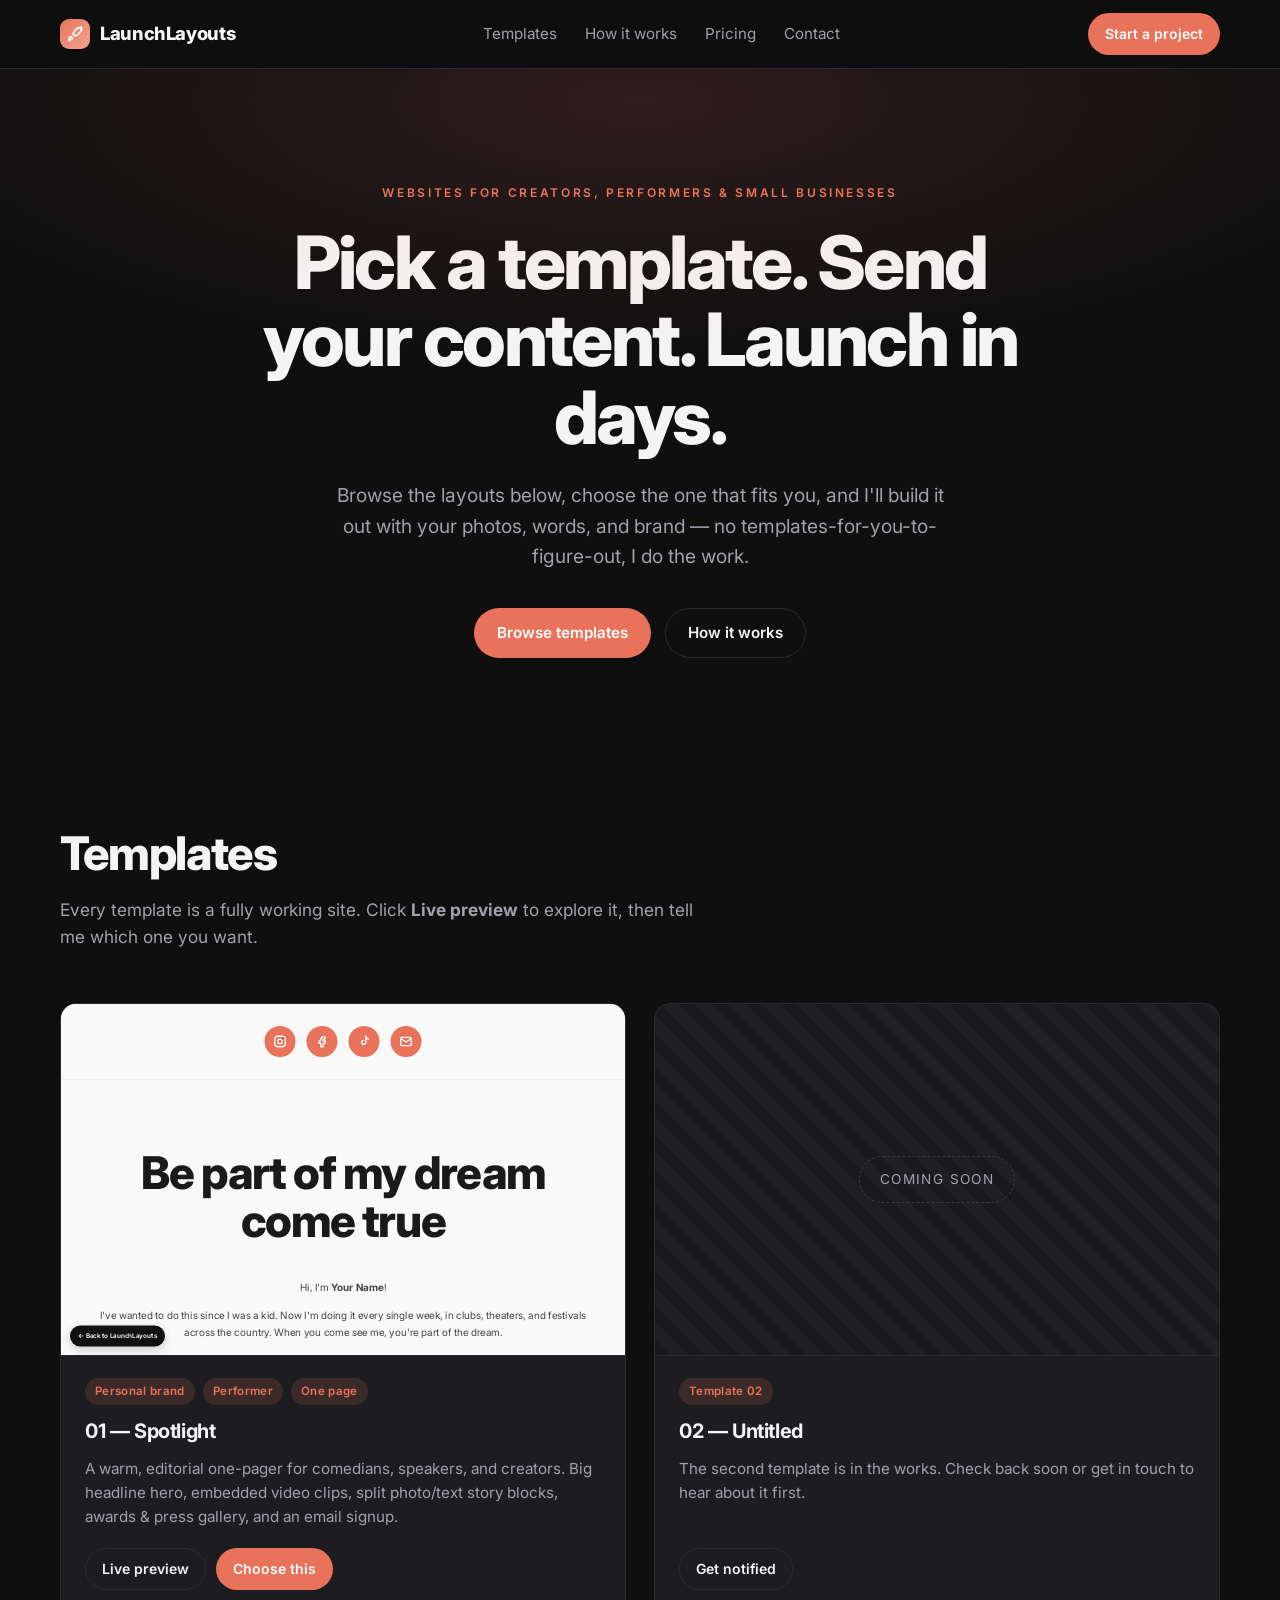
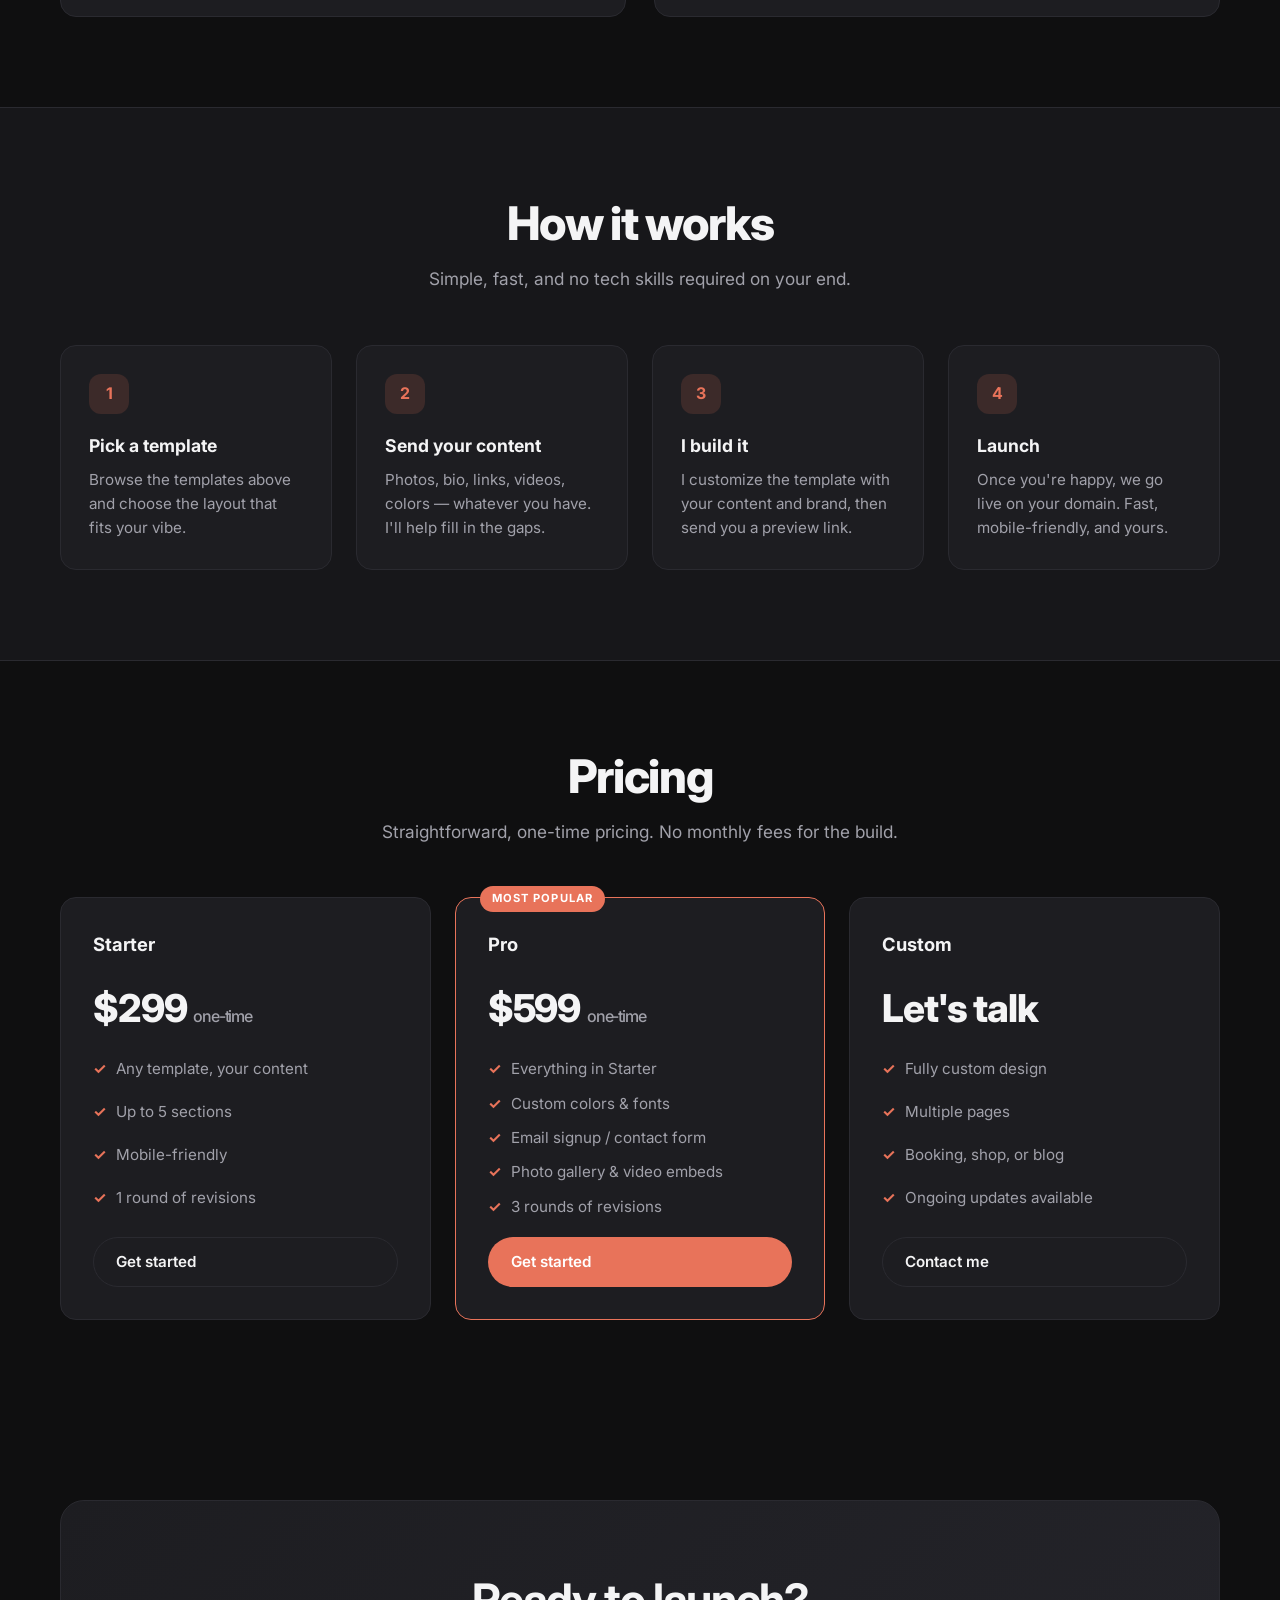
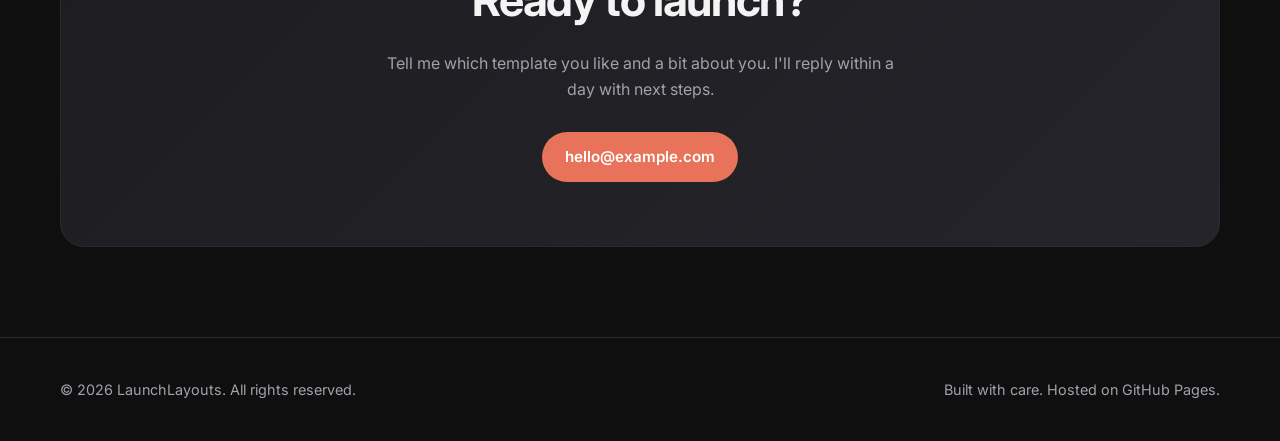
==== index.html @ e909c3e8 "Initial LaunchLayouts site with Spotlight template Co-authored-by: Copilot App <223556219+Copilot@us" ====
<!DOCTYPE html>
<html lang="en">
<head>
  <meta charset="UTF-8" />
  <meta name="viewport" content="width=device-width, initial-scale=1.0" />
  <title>LaunchLayouts — Website Templates, Built For You</title>
  <meta name="description" content="Browse ready-to-launch website templates. Pick one you like, send your content, and get a polished site live in days." />
  <link rel="preconnect" href="https://fonts.googleapis.com" />
  <link href="https://fonts.googleapis.com/css2?family=Inter:wght@400;500;600;700;800&display=swap" rel="stylesheet" />
  <link rel="stylesheet" href="assets/site.css" />
</head>
<body>

  <header class="nav">
    <div class="container">
      <a class="logo" href="#">
        <span class="logo-mark" aria-hidden="true">
          <svg viewBox="0 0 24 24" fill="none" stroke="#fff" stroke-width="2.5" stroke-linecap="round" stroke-linejoin="round"><path d="M4.5 16.5c-1.5 1.26-2 5-2 5s3.74-.5 5-2c.71-.84.7-2.13-.09-2.91a2.18 2.18 0 0 0-2.91-.09z"/><path d="M12 15l-3-3a22 22 0 0 1 2-3.95A12.88 12.88 0 0 1 22 2c0 2.72-.78 7.5-6 11a22.35 22.35 0 0 1-4 2z"/></svg>
        </span>
        LaunchLayouts
      </a>
      <nav class="nav-links">
        <a href="#templates">Templates</a>
        <a href="#process">How it works</a>
        <a href="#pricing">Pricing</a>
        <a href="#contact">Contact</a>
      </nav>
      <a class="btn btn-primary btn-sm" href="#contact">Start a project</a>
    </div>
  </header>

  <section class="hero">
    <div class="container">
      <span class="eyebrow">Websites for creators, performers &amp; small businesses</span>
      <h1>Pick a template. Send your content. Launch in days.</h1>
      <p>Browse the layouts below, choose the one that fits you, and I'll build it out with your photos, words, and brand — no templates-for-you-to-figure-out, I do the work.</p>
      <div class="hero-actions">
        <a class="btn btn-primary" href="#templates">Browse templates</a>
        <a class="btn btn-ghost" href="#process">How it works</a>
      </div>
    </div>
  </section>

  <section class="section" id="templates">
    <div class="container">
      <div class="section-head">
        <h2>Templates</h2>
        <p>Every template is a fully working site. Click <strong>Live preview</strong> to explore it, then tell me which one you want.</p>
      </div>

      <div class="template-grid">

        <article class="template-card">
          <div class="template-preview">
            <iframe src="templates/spotlight/index.html" title="Spotlight template preview" loading="lazy" tabindex="-1"></iframe>
            <div class="overlay">
              <a class="btn btn-primary" href="templates/spotlight/index.html" target="_blank" rel="noopener">Live preview →</a>
            </div>
          </div>
          <div class="template-body">
            <div class="tags">
              <span class="tag">Personal brand</span>
              <span class="tag">Performer</span>
              <span class="tag">One page</span>
            </div>
            <h3>01 — Spotlight</h3>
            <p>A warm, editorial one-pager for comedians, speakers, and creators. Big headline hero, embedded video clips, split photo/text story blocks, awards &amp; press gallery, and an email signup.</p>
            <div class="template-actions">
              <a class="btn btn-ghost btn-sm" href="templates/spotlight/index.html" target="_blank" rel="noopener">Live preview</a>
              <a class="btn btn-primary btn-sm" href="#contact">Choose this</a>
            </div>
          </div>
        </article>

        <article class="template-card coming-soon">
          <div class="template-preview">
            <span class="coming-soon-label">Coming soon</span>
          </div>
          <div class="template-body">
            <div class="tags">
              <span class="tag">Template 02</span>
            </div>
            <h3>02 — Untitled</h3>
            <p>The second template is in the works. Check back soon or get in touch to hear about it first.</p>
            <div class="template-actions">
              <a class="btn btn-ghost btn-sm" href="#contact">Get notified</a>
            </div>
          </div>
        </article>

      </div>
    </div>
  </section>

  <section class="section section-alt" id="process">
    <div class="container">
      <div class="section-head center">
        <h2>How it works</h2>
        <p>Simple, fast, and no tech skills required on your end.</p>
      </div>
      <div class="steps">
        <div class="step">
          <div class="step-num">1</div>
          <h3>Pick a template</h3>
          <p>Browse the templates above and choose the layout that fits your vibe.</p>
        </div>
        <div class="step">
          <div class="step-num">2</div>
          <h3>Send your content</h3>
          <p>Photos, bio, links, videos, colors — whatever you have. I'll help fill in the gaps.</p>
        </div>
        <div class="step">
          <div class="step-num">3</div>
          <h3>I build it</h3>
          <p>I customize the template with your content and brand, then send you a preview link.</p>
        </div>
        <div class="step">
          <div class="step-num">4</div>
          <h3>Launch</h3>
          <p>Once you're happy, we go live on your domain. Fast, mobile-friendly, and yours.</p>
        </div>
      </div>
    </div>
  </section>

  <section class="section" id="pricing">
    <div class="container">
      <div class="section-head center">
        <h2>Pricing</h2>
        <p>Straightforward, one-time pricing. No monthly fees for the build.</p>
      </div>
      <div class="pricing">
        <div class="price-card">
          <h3>Starter</h3>
          <div class="price">$299 <span>one-time</span></div>
          <ul>
            <li>Any template, your content</li>
            <li>Up to 5 sections</li>
            <li>Mobile-friendly</li>
            <li>1 round of revisions</li>
          </ul>
          <a class="btn btn-ghost" href="#contact">Get started</a>
        </div>
        <div class="price-card featured">
          <h3>Pro</h3>
          <div class="price">$599 <span>one-time</span></div>
          <ul>
            <li>Everything in Starter</li>
            <li>Custom colors &amp; fonts</li>
            <li>Email signup / contact form</li>
            <li>Photo gallery &amp; video embeds</li>
            <li>3 rounds of revisions</li>
          </ul>
          <a class="btn btn-primary" href="#contact">Get started</a>
        </div>
        <div class="price-card">
          <h3>Custom</h3>
          <div class="price">Let's talk</div>
          <ul>
            <li>Fully custom design</li>
            <li>Multiple pages</li>
            <li>Booking, shop, or blog</li>
            <li>Ongoing updates available</li>
          </ul>
          <a class="btn btn-ghost" href="#contact">Contact me</a>
        </div>
      </div>
    </div>
  </section>

  <section class="section" id="contact">
    <div class="container">
      <div class="contact-card">
        <h2>Ready to launch?</h2>
        <p>Tell me which template you like and a bit about you. I'll reply within a day with next steps.</p>
        <a class="btn btn-primary" href="mailto:hello@example.com?subject=New%20website%20project">hello@example.com</a>
      </div>
    </div>
  </section>

  <footer>
    <div class="container">
      <span>© <span id="year"></span> LaunchLayouts. All rights reserved.</span>
      <span>Built with care. Hosted on GitHub Pages.</span>
    </div>
  </footer>

  <script>document.getElementById('year').textContent = new Date().getFullYear();</script>
</body>
</html>
---- assets/site.css ----
:root {
  --bg: #0f0f10;
  --bg-soft: #17171a;
  --card: #1d1d21;
  --text: #f4f4f5;
  --muted: #a1a1aa;
  --accent: #e8735a;
  --accent-soft: rgba(232, 115, 90, 0.15);
  --border: #2a2a30;
  --radius: 16px;
  --max: 1160px;
}

* { box-sizing: border-box; }

html { scroll-behavior: smooth; }

body {
  margin: 0;
  font-family: "Inter", -apple-system, BlinkMacSystemFont, "Segoe UI", Roboto, sans-serif;
  background: var(--bg);
  color: var(--text);
  line-height: 1.6;
  -webkit-font-smoothing: antialiased;
}

a { color: inherit; text-decoration: none; }
img { max-width: 100%; display: block; }

.container {
  width: min(var(--max), calc(100% - 48px));
  margin: 0 auto;
}

/* Nav */
.nav {
  position: sticky;
  top: 0;
  z-index: 10;
  background: rgba(15, 15, 16, 0.85);
  backdrop-filter: blur(12px);
  border-bottom: 1px solid var(--border);
}

.nav .container {
  display: flex;
  align-items: center;
  justify-content: space-between;
  height: 68px;
}

.logo {
  font-weight: 800;
  font-size: 1.15rem;
  letter-spacing: -0.02em;
  display: flex;
  align-items: center;
  gap: 10px;
}

.logo-mark {
  width: 30px;
  height: 30px;
  border-radius: 9px;
  background: linear-gradient(135deg, var(--accent), #f2a58f);
  display: grid;
  place-items: center;
}

.logo-mark svg { width: 16px; height: 16px; }

.nav-links {
  display: flex;
  gap: 28px;
  font-size: 0.95rem;
  color: var(--muted);
}

.nav-links a:hover { color: var(--text); }

.btn {
  display: inline-flex;
  align-items: center;
  gap: 8px;
  padding: 12px 22px;
  border-radius: 999px;
  font-weight: 600;
  font-size: 0.95rem;
  transition: transform 0.15s ease, background 0.15s ease, opacity 0.15s ease;
  border: 1px solid transparent;
  cursor: pointer;
}

.btn:hover { transform: translateY(-1px); }

.btn-primary { background: var(--accent); color: #fff; }
.btn-primary:hover { background: #f08268; }

.btn-ghost {
  border-color: var(--border);
  color: var(--text);
  background: transparent;
}
.btn-ghost:hover { background: var(--bg-soft); }

.btn-sm { padding: 9px 16px; font-size: 0.875rem; }

/* Hero */
.hero {
  padding: 110px 0 80px;
  text-align: center;
  position: relative;
  overflow: hidden;
}

.hero::before {
  content: "";
  position: absolute;
  inset: -40% -20% auto;
  height: 600px;
  background: radial-gradient(ellipse at center, var(--accent-soft), transparent 60%);
  pointer-events: none;
}

.eyebrow {
  display: inline-block;
  font-size: 0.75rem;
  letter-spacing: 0.22em;
  text-transform: uppercase;
  color: var(--accent);
  font-weight: 600;
  margin-bottom: 22px;
}

.hero h1 {
  font-size: clamp(2.6rem, 6vw, 4.6rem);
  line-height: 1.05;
  letter-spacing: -0.035em;
  font-weight: 800;
  margin: 0 auto 24px;
  max-width: 820px;
}

.hero p {
  font-size: 1.2rem;
  color: var(--muted);
  max-width: 620px;
  margin: 0 auto 36px;
}

.hero-actions { display: flex; gap: 14px; justify-content: center; flex-wrap: wrap; }

/* Sections */
.section { padding: 90px 0; }
.section-alt { background: var(--bg-soft); border-top: 1px solid var(--border); border-bottom: 1px solid var(--border); }

.section-head { max-width: 640px; margin-bottom: 52px; }
.section-head.center { margin-left: auto; margin-right: auto; text-align: center; }

.section-head h2 {
  font-size: clamp(2rem, 4vw, 2.9rem);
  letter-spacing: -0.03em;
  line-height: 1.1;
  margin: 0 0 16px;
  font-weight: 800;
}

.section-head p { color: var(--muted); font-size: 1.08rem; margin: 0; }

/* Template grid */
.template-grid {
  display: grid;
  grid-template-columns: repeat(auto-fit, minmax(320px, 1fr));
  gap: 28px;
}

.template-card {
  background: var(--card);
  border: 1px solid var(--border);
  border-radius: var(--radius);
  overflow: hidden;
  display: flex;
  flex-direction: column;
  transition: transform 0.2s ease, border-color 0.2s ease;
}

.template-card:hover { transform: translateY(-4px); border-color: #3a3a42; }

.template-preview {
  aspect-ratio: 16 / 10;
  background: #fafafa;
  position: relative;
  overflow: hidden;
  border-bottom: 1px solid var(--border);
}

.template-preview iframe {
  width: 200%;
  height: 200%;
  transform: scale(0.5);
  transform-origin: 0 0;
  border: 0;
  pointer-events: none;
}

.template-preview .overlay {
  position: absolute;
  inset: 0;
  display: grid;
  place-items: center;
  background: rgba(15, 15, 16, 0);
  transition: background 0.2s ease;
}

.template-card:hover .overlay { background: rgba(15, 15, 16, 0.55); }

.template-preview .overlay .btn {
  opacity: 0;
  transition: opacity 0.2s ease;
}

.template-card:hover .overlay .btn { opacity: 1; }

.template-body { padding: 22px 24px 26px; display: flex; flex-direction: column; gap: 10px; flex: 1; }

.template-body h3 { margin: 0; font-size: 1.25rem; letter-spacing: -0.02em; }
.template-body p { margin: 0; color: var(--muted); font-size: 0.95rem; flex: 1; }

.tags { display: flex; gap: 8px; flex-wrap: wrap; }

.tag {
  font-size: 0.72rem;
  padding: 4px 10px;
  border-radius: 999px;
  background: var(--accent-soft);
  color: var(--accent);
  font-weight: 600;
  letter-spacing: 0.03em;
}

.template-actions { display: flex; gap: 10px; margin-top: 8px; }

.coming-soon .template-preview {
  background: repeating-linear-gradient(45deg, #1a1a1e 0 12px, #1f1f24 12px 24px);
  display: grid;
  place-items: center;
}

.coming-soon-label {
  border: 1px dashed #3a3a42;
  color: var(--muted);
  padding: 12px 20px;
  border-radius: 999px;
  font-size: 0.85rem;
  letter-spacing: 0.1em;
  text-transform: uppercase;
}

/* Process */
.steps {
  display: grid;
  grid-template-columns: repeat(auto-fit, minmax(240px, 1fr));
  gap: 24px;
}

.step {
  background: var(--card);
  border: 1px solid var(--border);
  border-radius: var(--radius);
  padding: 28px;
}

.step-num {
  width: 40px;
  height: 40px;
  border-radius: 12px;
  background: var(--accent-soft);
  color: var(--accent);
  display: grid;
  place-items: center;
  font-weight: 700;
  margin-bottom: 18px;
}

.step h3 { margin: 0 0 8px; font-size: 1.1rem; }
.step p { margin: 0; color: var(--muted); font-size: 0.95rem; }

/* Pricing */
.pricing {
  display: grid;
  grid-template-columns: repeat(auto-fit, minmax(280px, 1fr));
  gap: 24px;
}

.price-card {
  background: var(--card);
  border: 1px solid var(--border);
  border-radius: var(--radius);
  padding: 32px;
  display: flex;
  flex-direction: column;
  gap: 18px;
}

.price-card.featured { border-color: var(--accent); position: relative; }

.price-card.featured::before {
  content: "Most popular";
  position: absolute;
  top: -12px;
  left: 24px;
  background: var(--accent);
  color: #fff;
  font-size: 0.7rem;
  font-weight: 700;
  letter-spacing: 0.1em;
  text-transform: uppercase;
  padding: 4px 12px;
  border-radius: 999px;
}

.price-card h3 { margin: 0; font-size: 1.15rem; }
.price { font-size: 2.4rem; font-weight: 800; letter-spacing: -0.03em; }
.price span { font-size: 1rem; color: var(--muted); font-weight: 500; }

.price-card ul { list-style: none; padding: 0; margin: 0; display: grid; gap: 10px; color: var(--muted); font-size: 0.95rem; flex: 1; }
.price-card li::before { content: "✓"; color: var(--accent); margin-right: 10px; font-weight: 700; }

/* Contact */
.contact-card {
  background: linear-gradient(135deg, var(--card), #24242a);
  border: 1px solid var(--border);
  border-radius: 24px;
  padding: 64px 40px;
  text-align: center;
}

.contact-card h2 { font-size: clamp(2rem, 4vw, 2.8rem); letter-spacing: -0.03em; margin: 0 0 14px; }
.contact-card p { color: var(--muted); max-width: 520px; margin: 0 auto 30px; }

/* Footer */
footer {
  border-top: 1px solid var(--border);
  padding: 40px 0;
  color: var(--muted);
  font-size: 0.9rem;
}

footer .container { display: flex; justify-content: space-between; align-items: center; flex-wrap: wrap; gap: 16px; }

@media (max-width: 720px) {
  .nav-links { display: none; }
  .hero { padding: 80px 0 60px; }
  .section { padding: 64px 0; }
  .contact-card { padding: 48px 24px; }
}
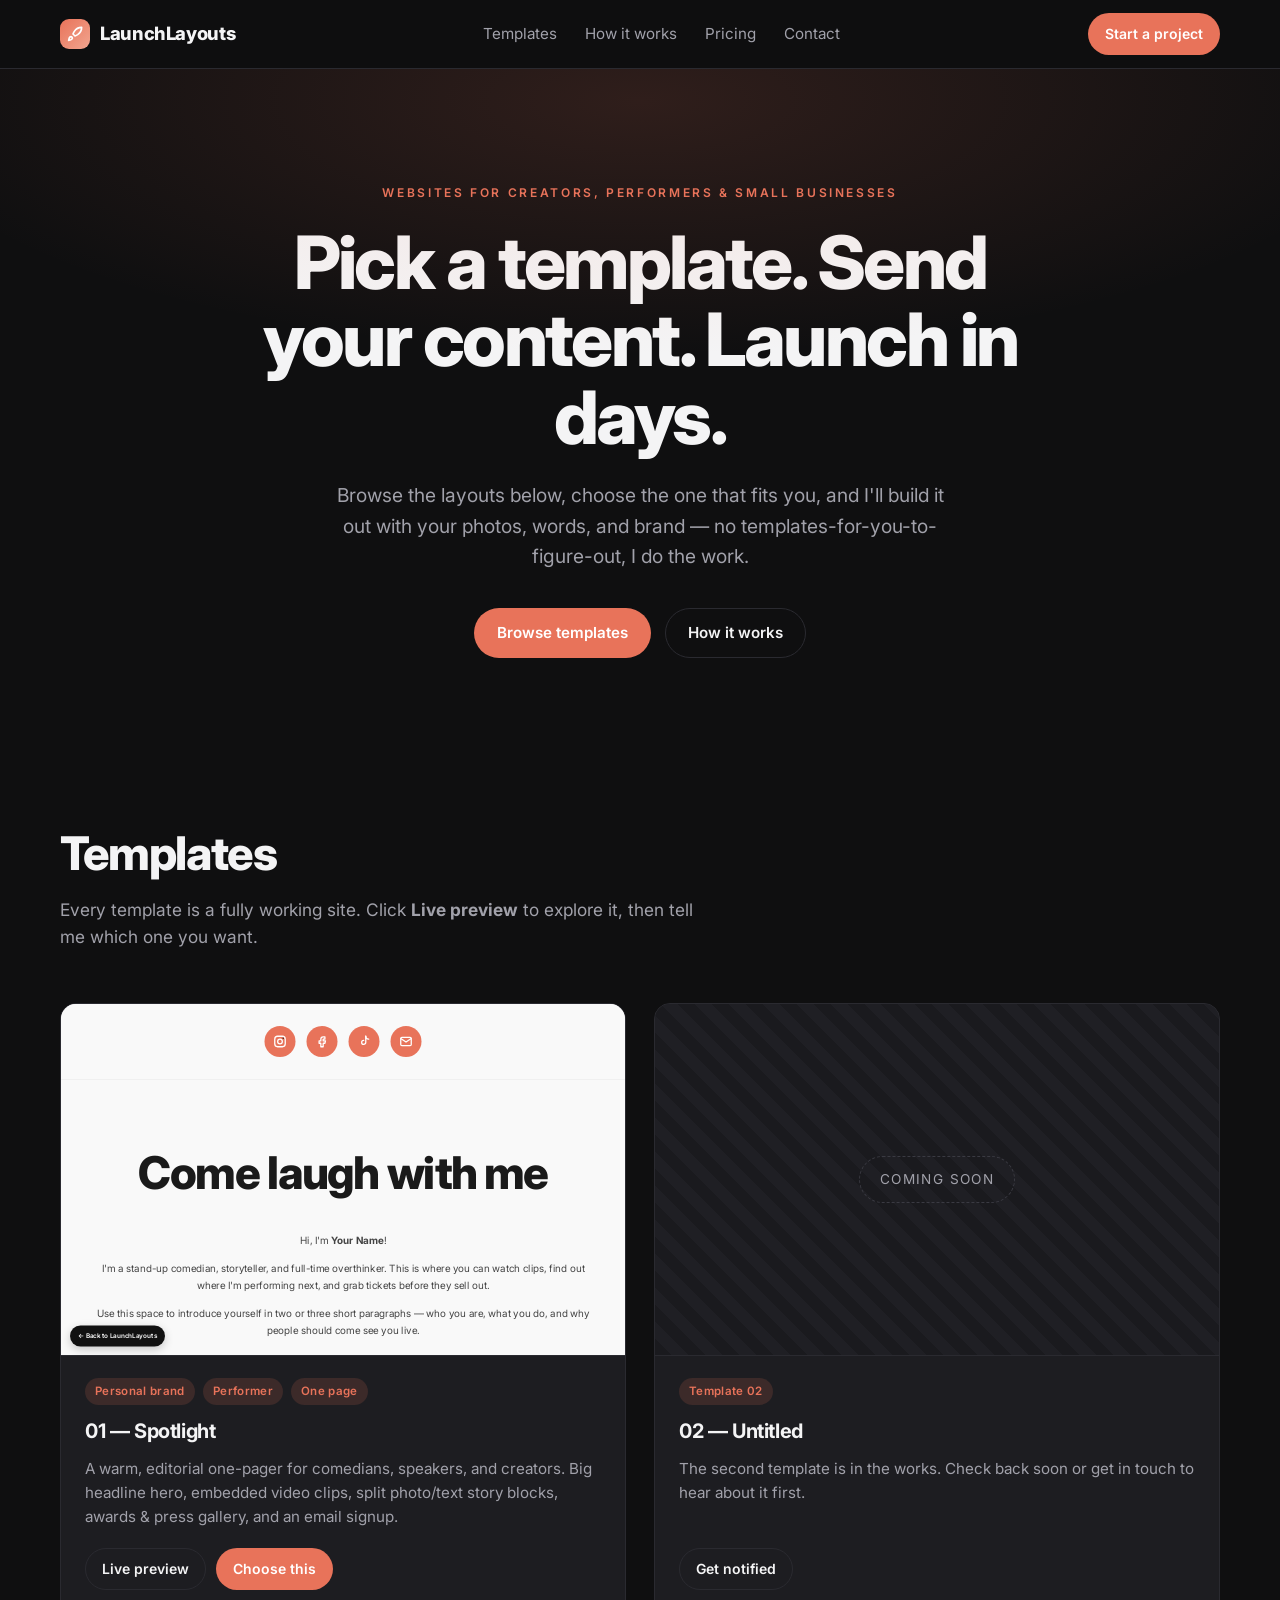
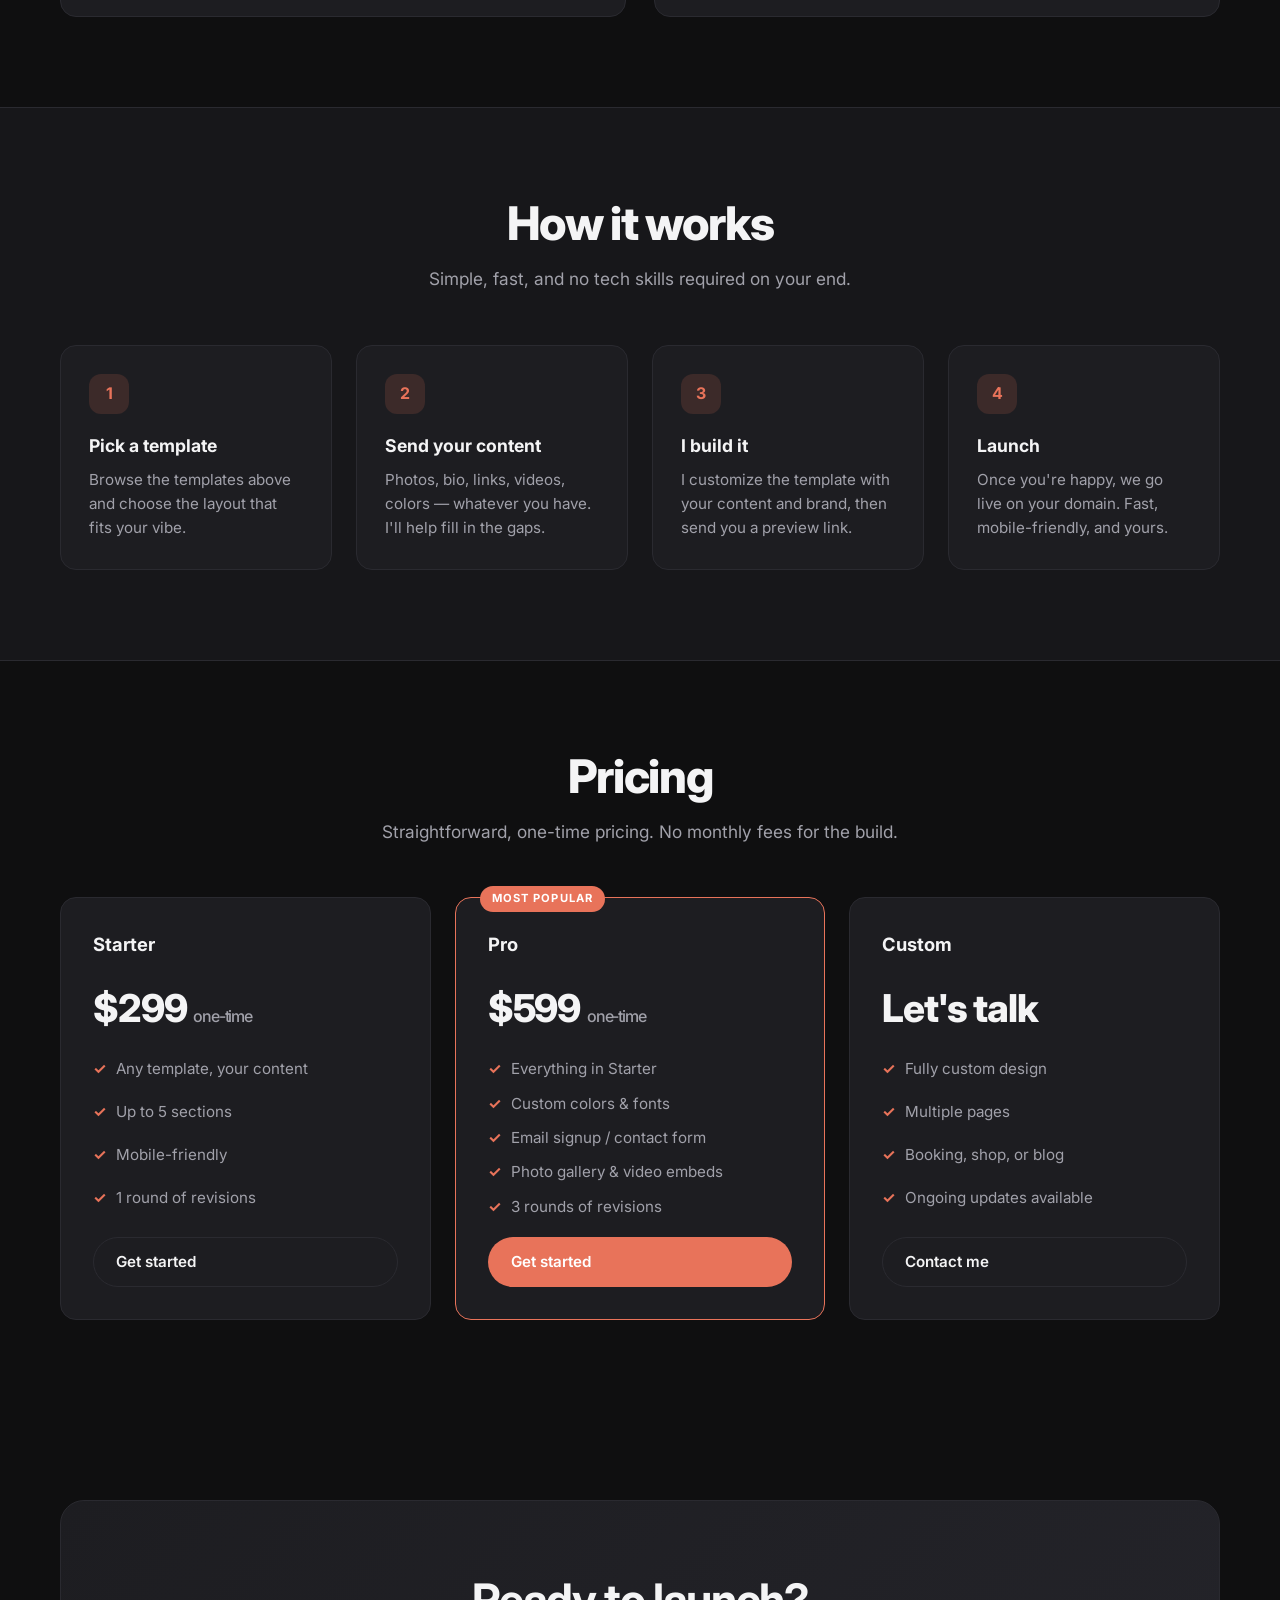
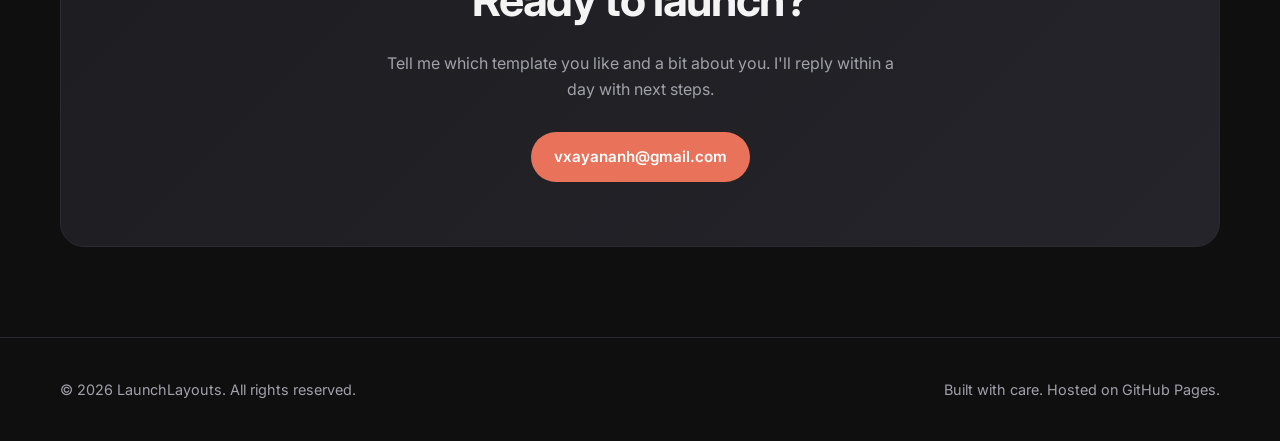
==== commit ce834ca0: "Set real contact email Co-authored-by: Copilot App <223556219+Copilot@users.noreply.github.com>" ====
--- a/index.html
+++ b/index.html
@@ -173,7 +173,7 @@
       <div class="contact-card">
         <h2>Ready to launch?</h2>
         <p>Tell me which template you like and a bit about you. I'll reply within a day with next steps.</p>
-        <a class="btn btn-primary" href="mailto:hello@example.com?subject=New%20website%20project">hello@example.com</a>
+        <a class="btn btn-primary" href="mailto:vxayananh@gmail.com?subject=New%20website%20project">vxayananh@gmail.com</a>
       </div>
     </div>
   </section>
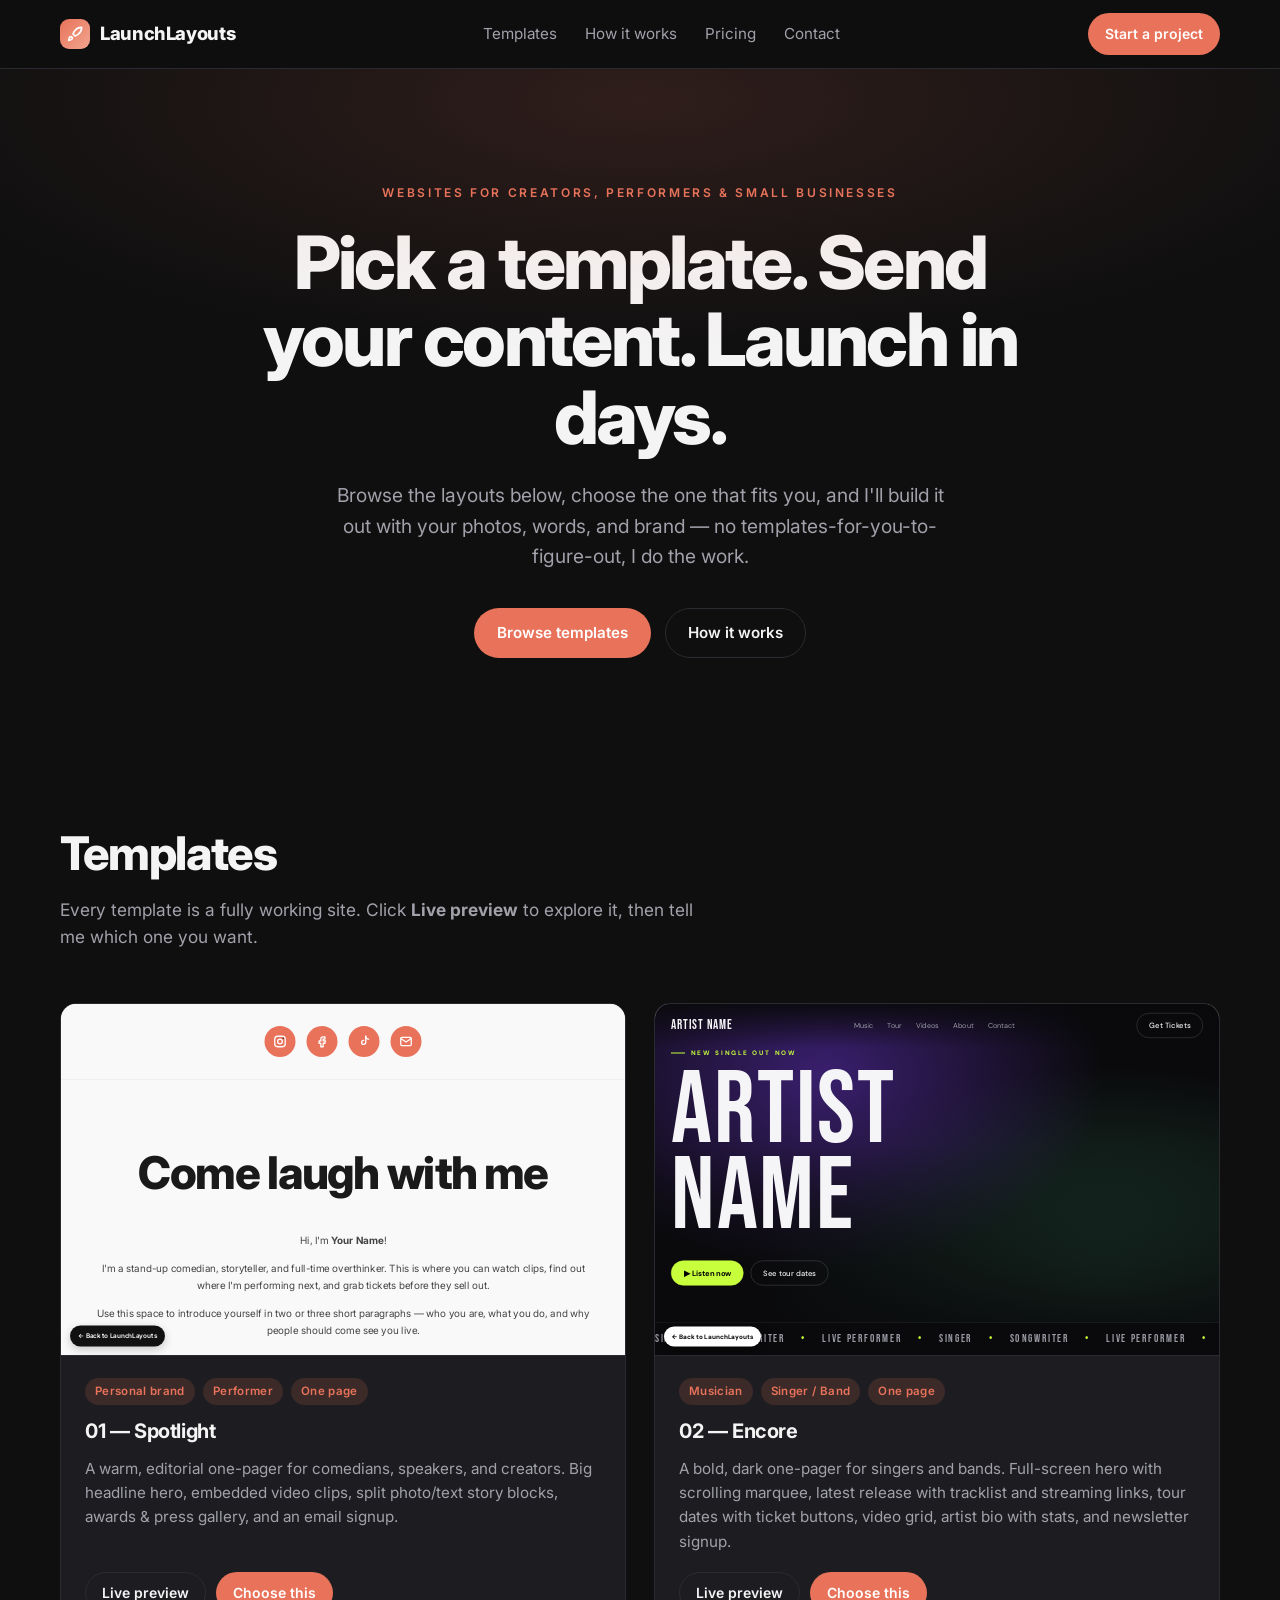
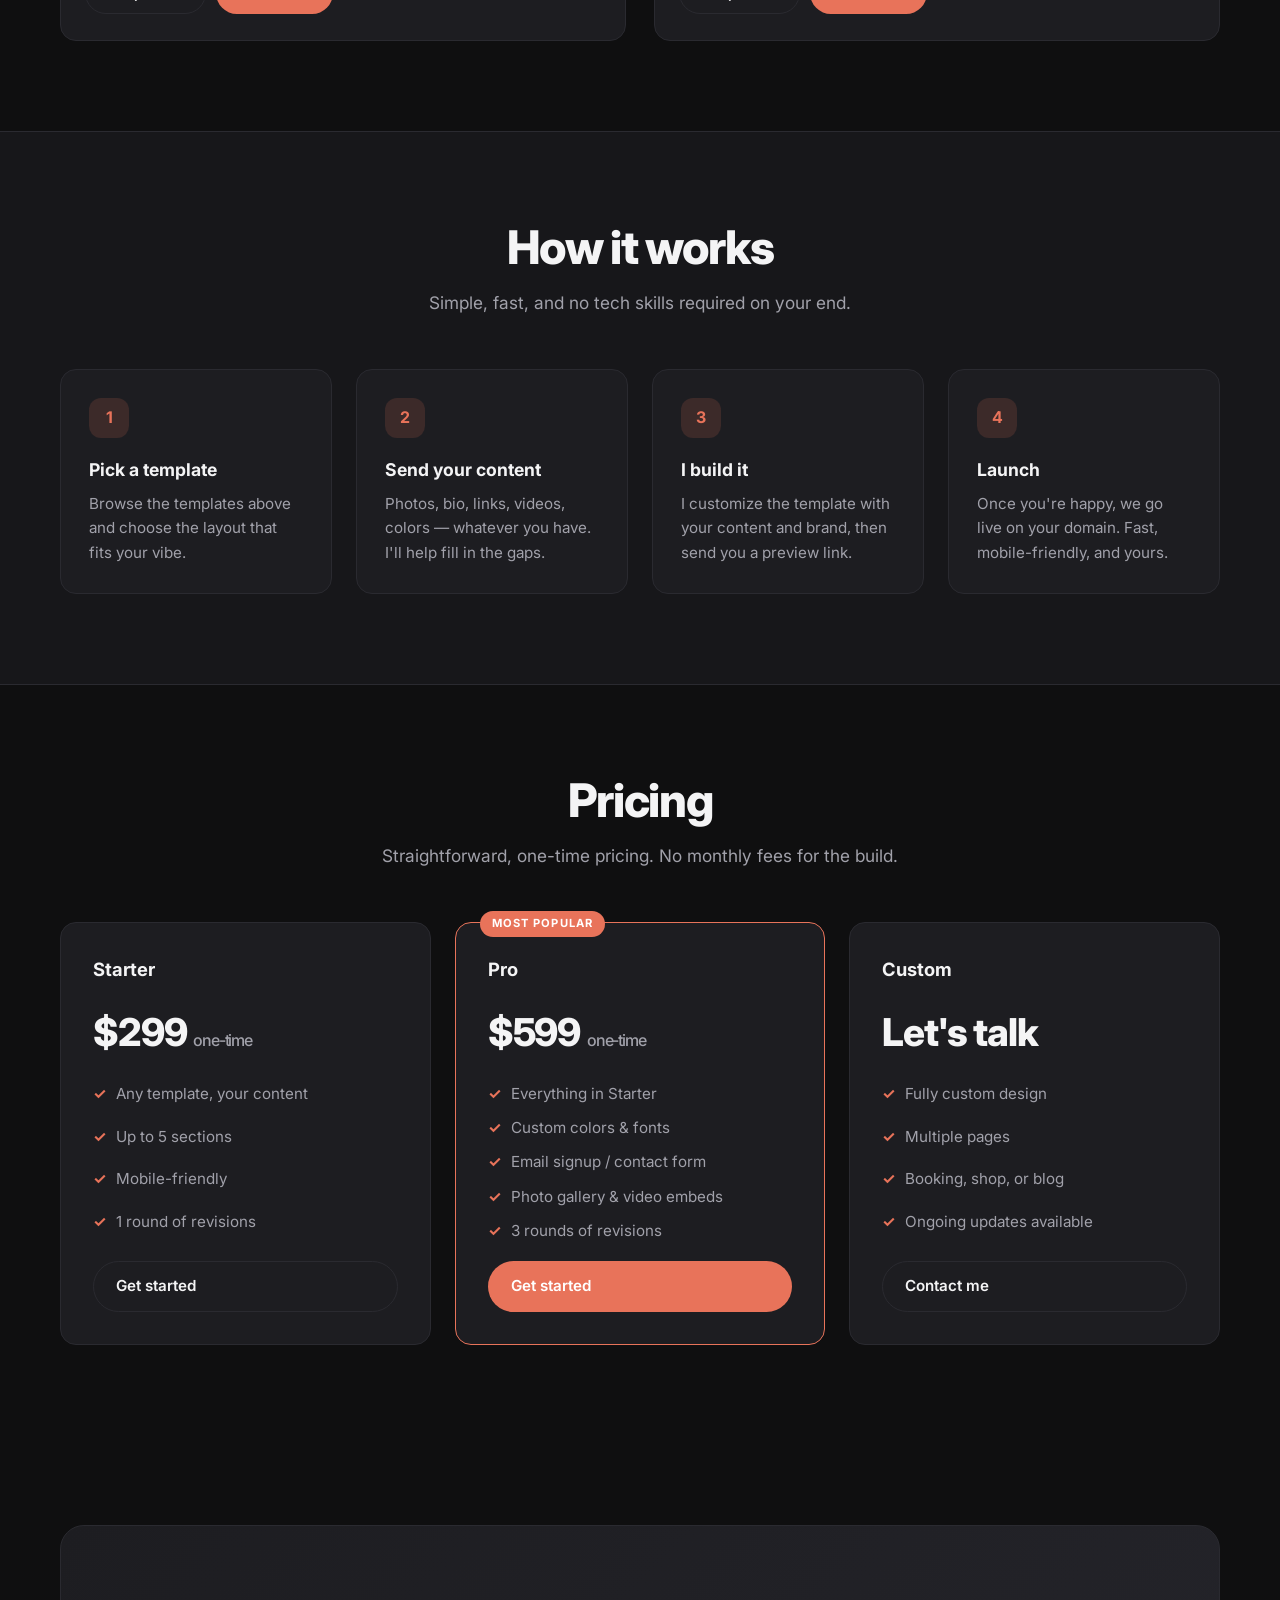
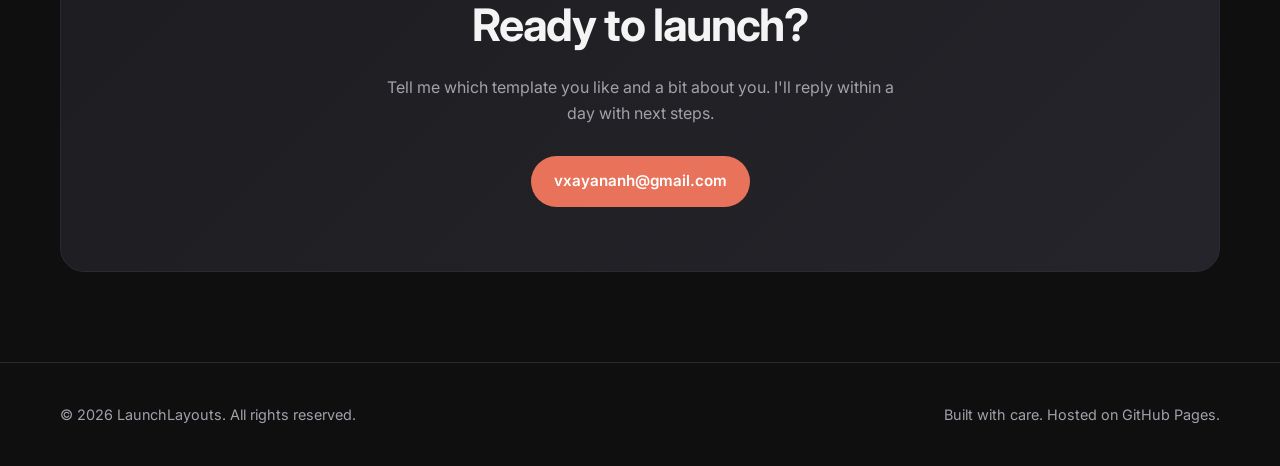
==== commit 8b760258: "Add Encore template (02) for singers and bands Co-authored-by: Copilot App <223556219+Copilot@users." ====
--- a/index.html
+++ b/index.html
@@ -72,18 +72,24 @@
           </div>
         </article>
 
-        <article class="template-card coming-soon">
+        <article class="template-card">
           <div class="template-preview">
-            <span class="coming-soon-label">Coming soon</span>
+            <iframe src="templates/encore/index.html" title="Encore template preview" loading="lazy" tabindex="-1"></iframe>
+            <div class="overlay">
+              <a class="btn btn-primary" href="templates/encore/index.html" target="_blank" rel="noopener">Live preview →</a>
+            </div>
           </div>
           <div class="template-body">
             <div class="tags">
-              <span class="tag">Template 02</span>
+              <span class="tag">Musician</span>
+              <span class="tag">Singer / Band</span>
+              <span class="tag">One page</span>
             </div>
-            <h3>02 — Untitled</h3>
-            <p>The second template is in the works. Check back soon or get in touch to hear about it first.</p>
+            <h3>02 — Encore</h3>
+            <p>A bold, dark one-pager for singers and bands. Full-screen hero with scrolling marquee, latest release with tracklist and streaming links, tour dates with ticket buttons, video grid, artist bio with stats, and newsletter signup.</p>
             <div class="template-actions">
-              <a class="btn btn-ghost btn-sm" href="#contact">Get notified</a>
+              <a class="btn btn-ghost btn-sm" href="templates/encore/index.html" target="_blank" rel="noopener">Live preview</a>
+              <a class="btn btn-primary btn-sm" href="#contact">Choose this</a>
             </div>
           </div>
         </article>
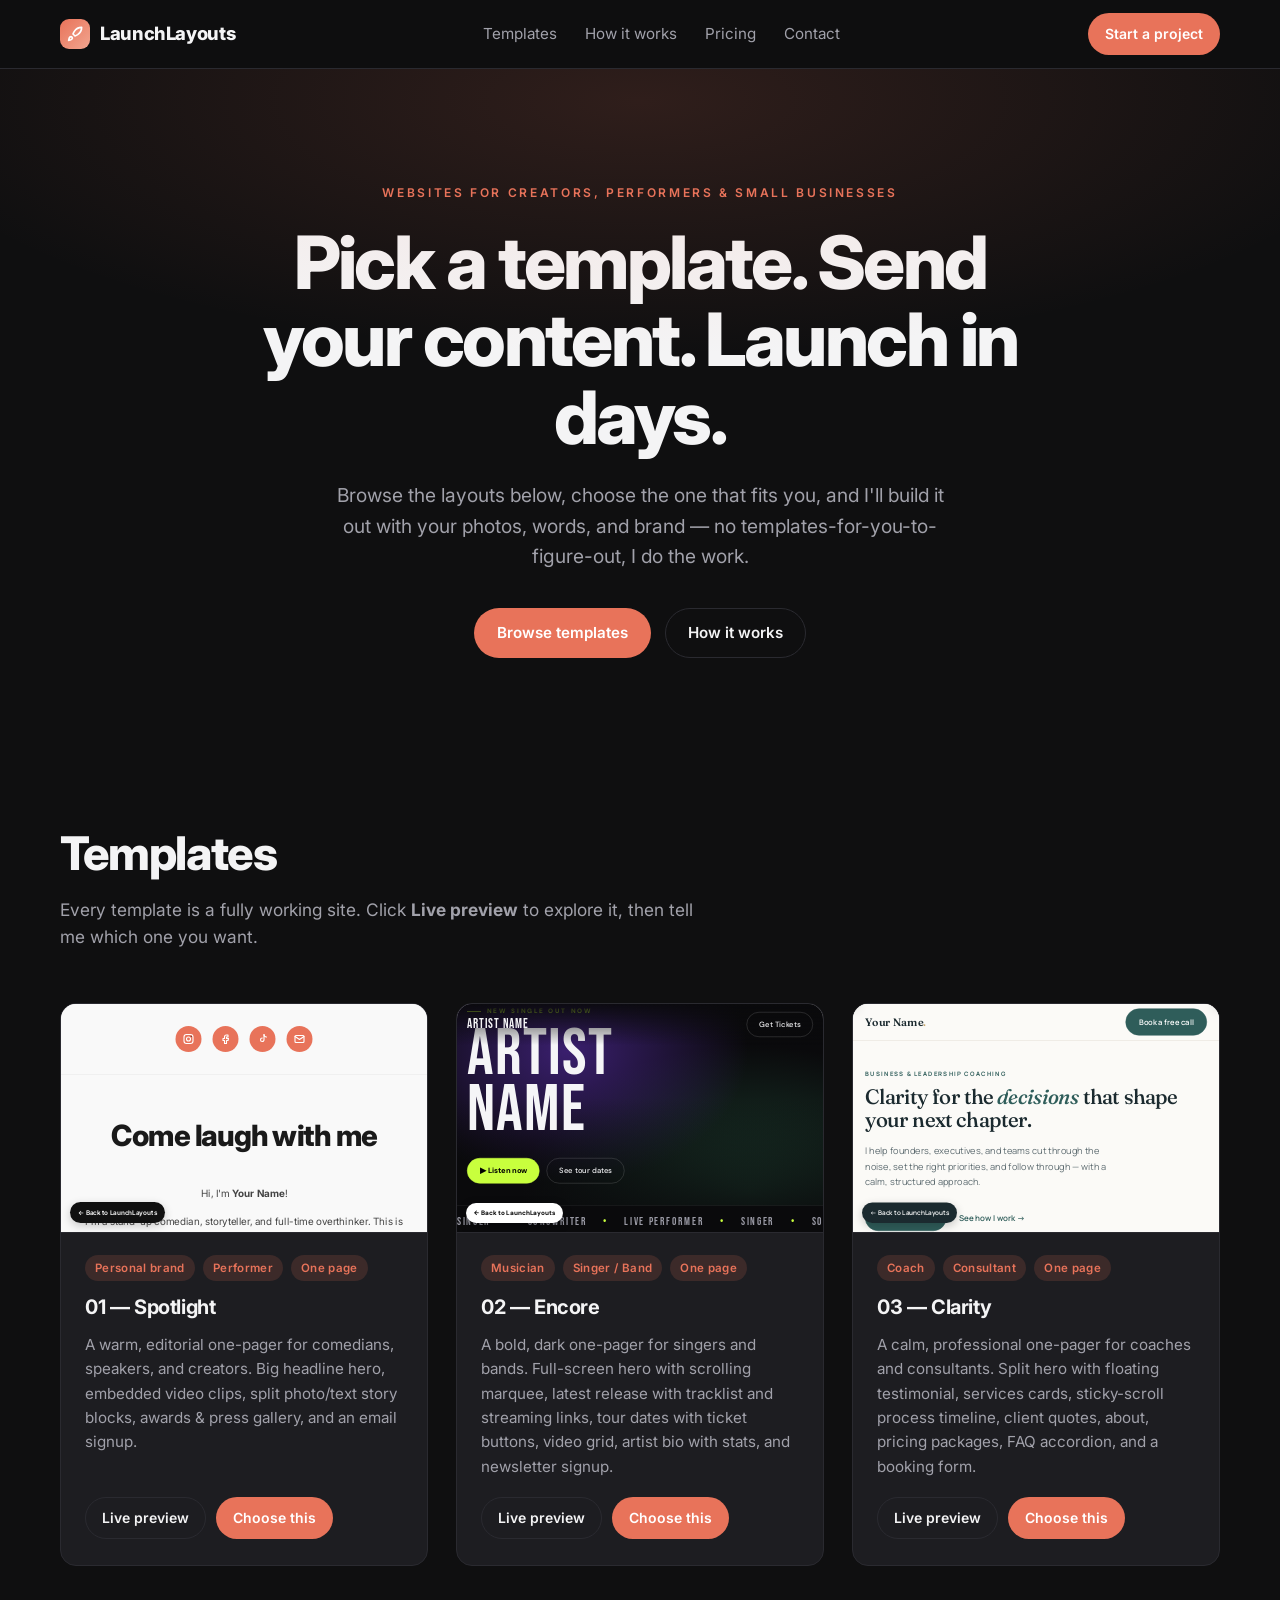
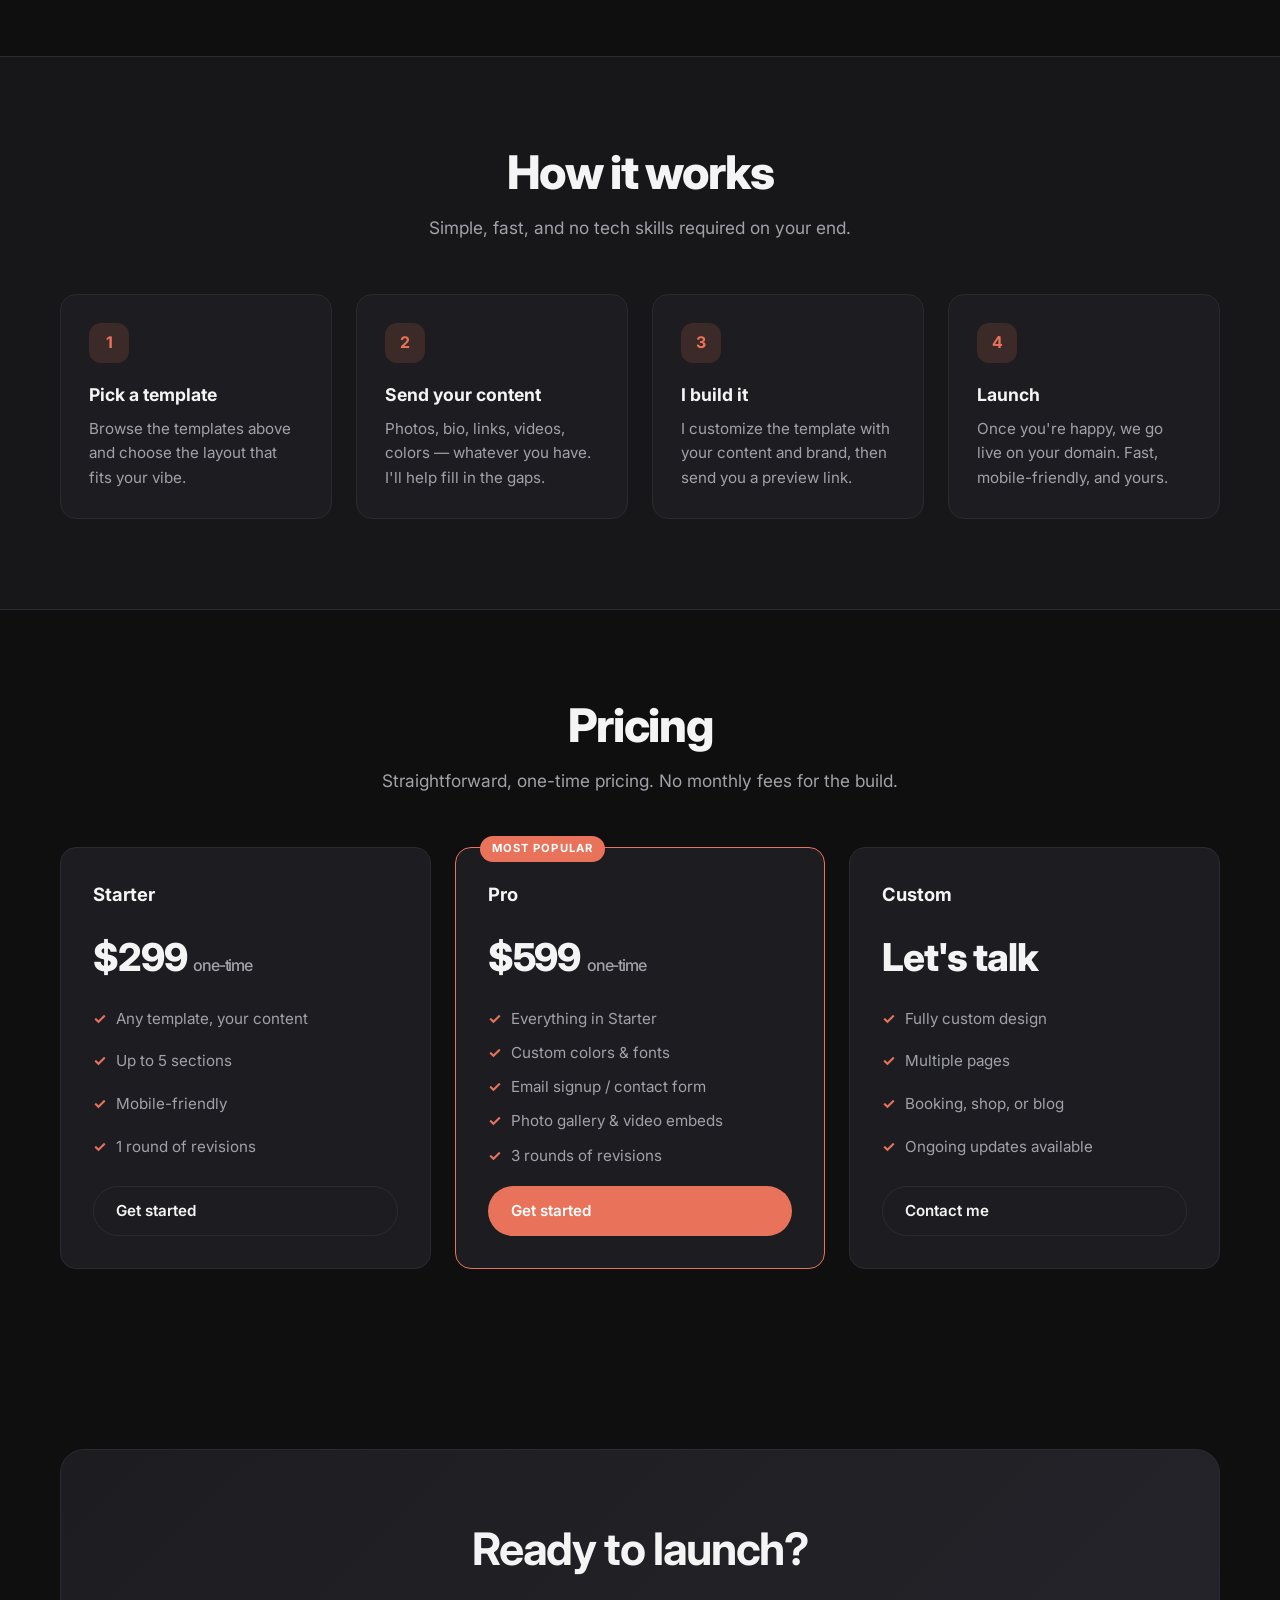
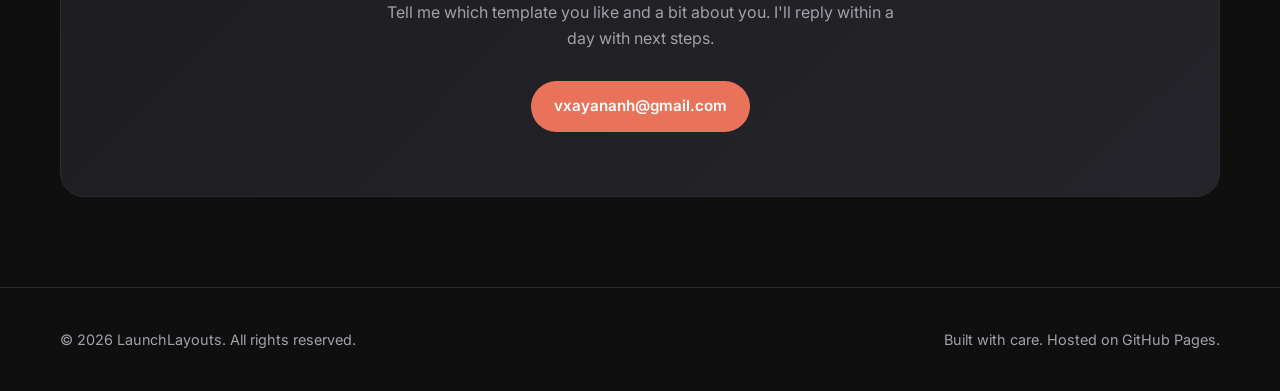
==== commit f8ce48a8: "Add Clarity template (03) for coaches and consultants Co-authored-by: Copilot App <223556219+Copilot" ====
--- a/index.html
+++ b/index.html
@@ -94,6 +94,28 @@
           </div>
         </article>
 
+        <article class="template-card">
+          <div class="template-preview">
+            <iframe src="templates/clarity/index.html" title="Clarity template preview" loading="lazy" tabindex="-1"></iframe>
+            <div class="overlay">
+              <a class="btn btn-primary" href="templates/clarity/index.html" target="_blank" rel="noopener">Live preview →</a>
+            </div>
+          </div>
+          <div class="template-body">
+            <div class="tags">
+              <span class="tag">Coach</span>
+              <span class="tag">Consultant</span>
+              <span class="tag">One page</span>
+            </div>
+            <h3>03 — Clarity</h3>
+            <p>A calm, professional one-pager for coaches and consultants. Split hero with floating testimonial, services cards, sticky-scroll process timeline, client quotes, about, pricing packages, FAQ accordion, and a booking form.</p>
+            <div class="template-actions">
+              <a class="btn btn-ghost btn-sm" href="templates/clarity/index.html" target="_blank" rel="noopener">Live preview</a>
+              <a class="btn btn-primary btn-sm" href="#contact">Choose this</a>
+            </div>
+          </div>
+        </article>
+
       </div>
     </div>
   </section>
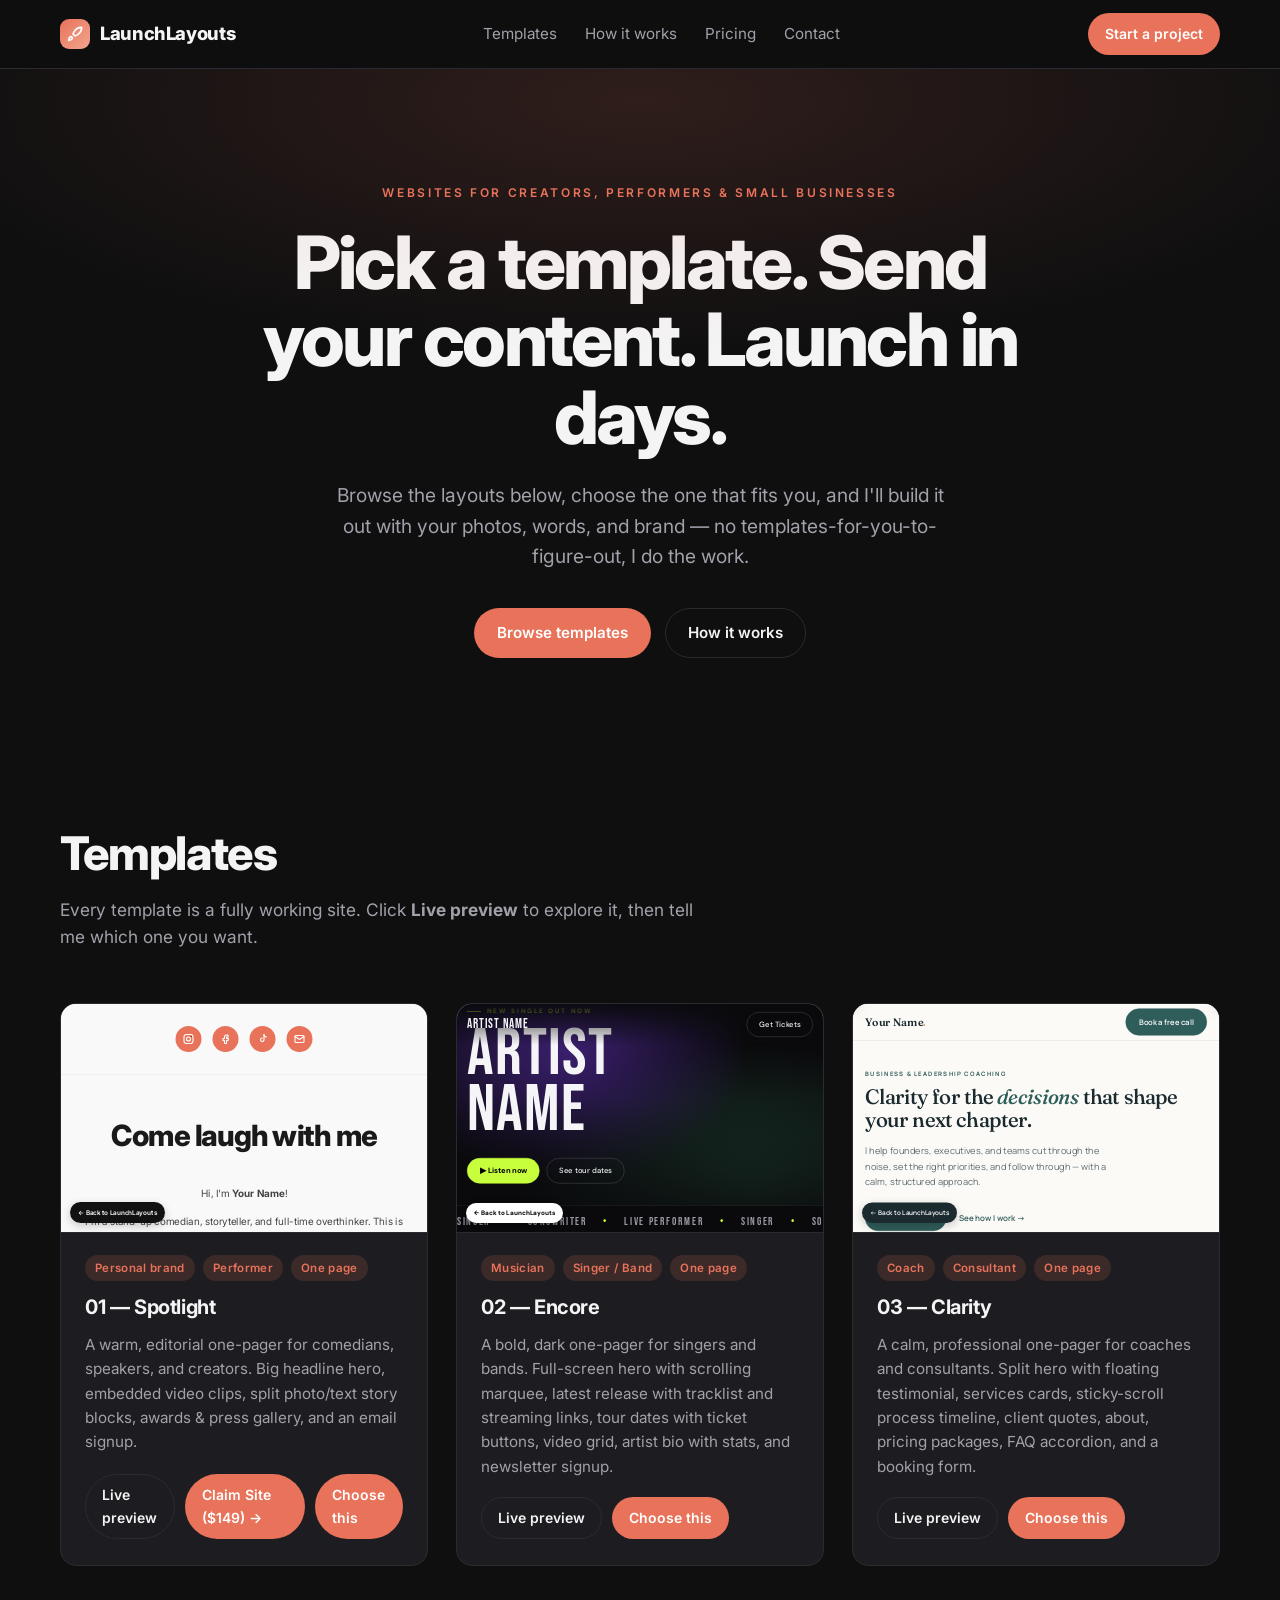
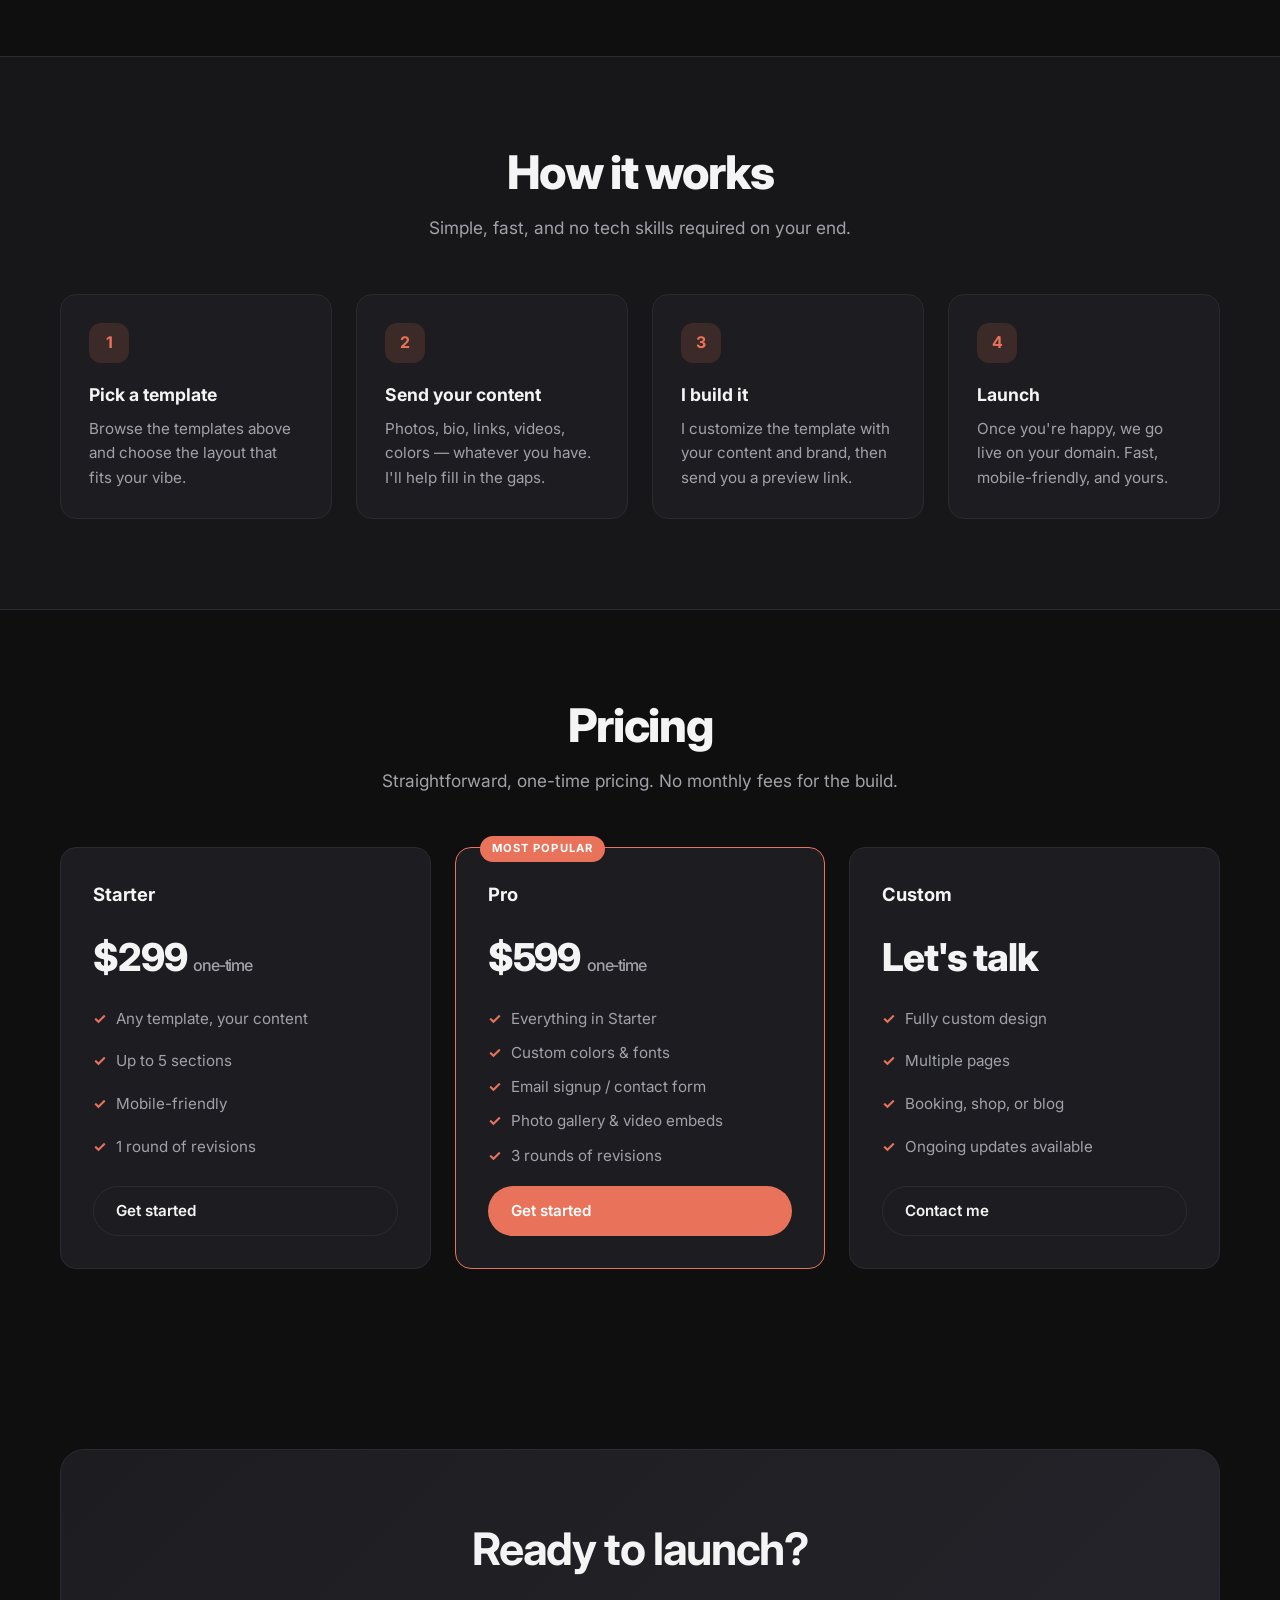
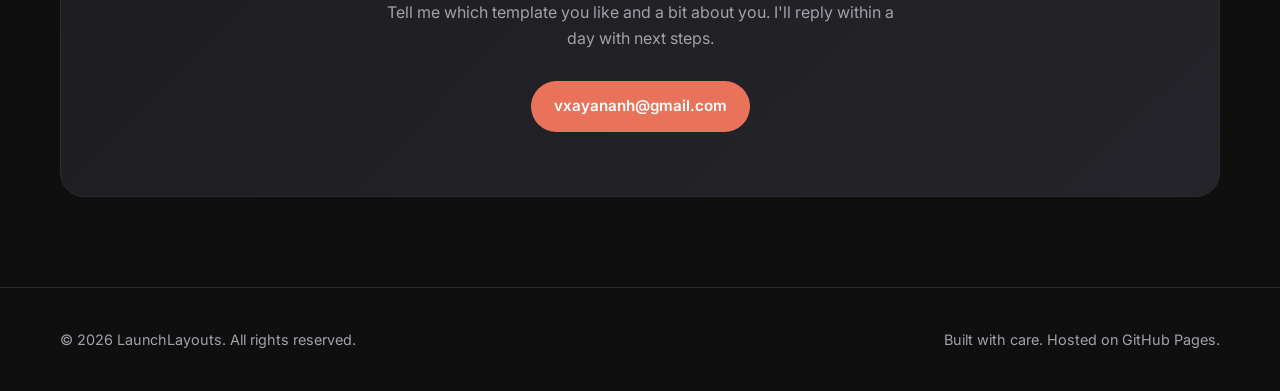
==== commit 97c7fc3d: "Add intake form for post-payment brief" ====
--- a/index.html
+++ b/index.html
@@ -67,6 +67,7 @@
             <p>A warm, editorial one-pager for comedians, speakers, and creators. Big headline hero, embedded video clips, split photo/text story blocks, awards &amp; press gallery, and an email signup.</p>
             <div class="template-actions">
               <a class="btn btn-ghost btn-sm" href="templates/spotlight/index.html" target="_blank" rel="noopener">Live preview</a>
+              <a class="btn btn-primary btn-sm" href="https://buy.stripe.com/test_9B614n6GJ6J7gXF0dEfnO00">Claim Site ($149) →</a>
               <a class="btn btn-primary btn-sm" href="#contact">Choose this</a>
             </div>
           </div>
